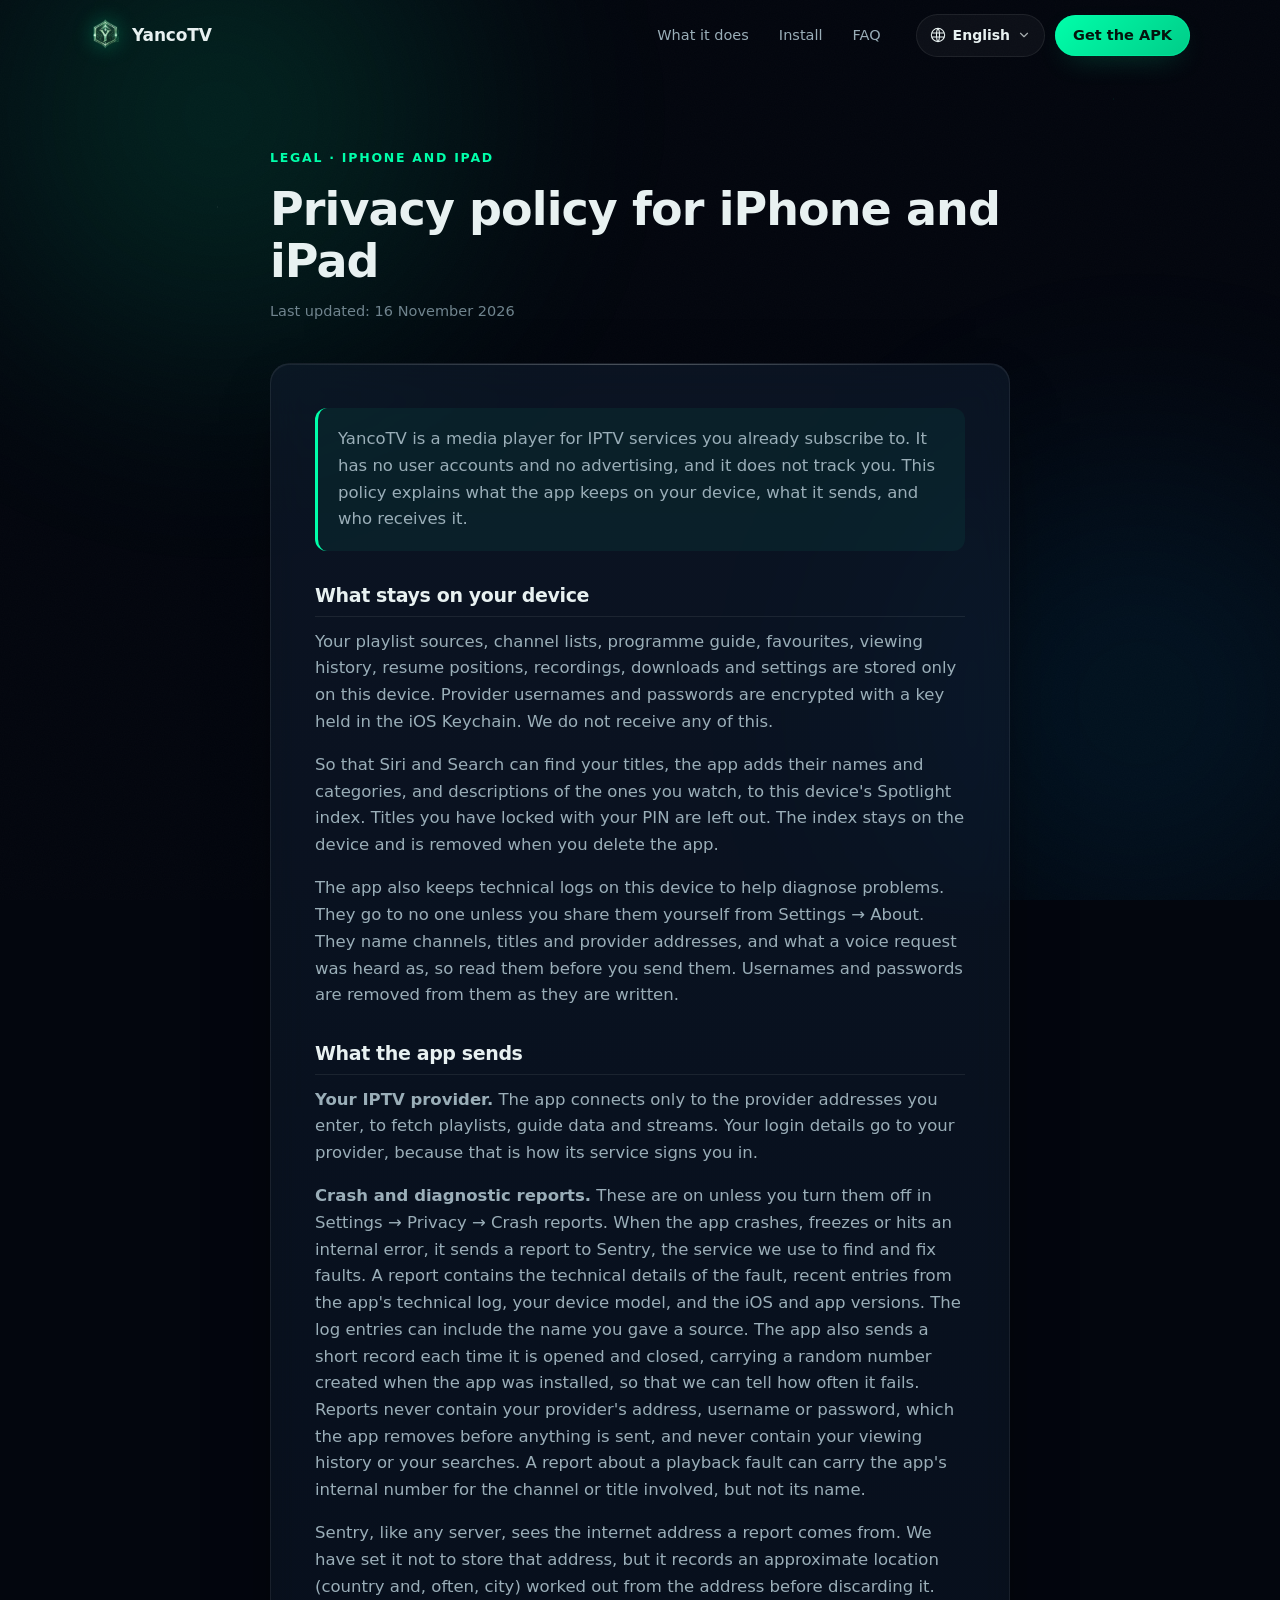
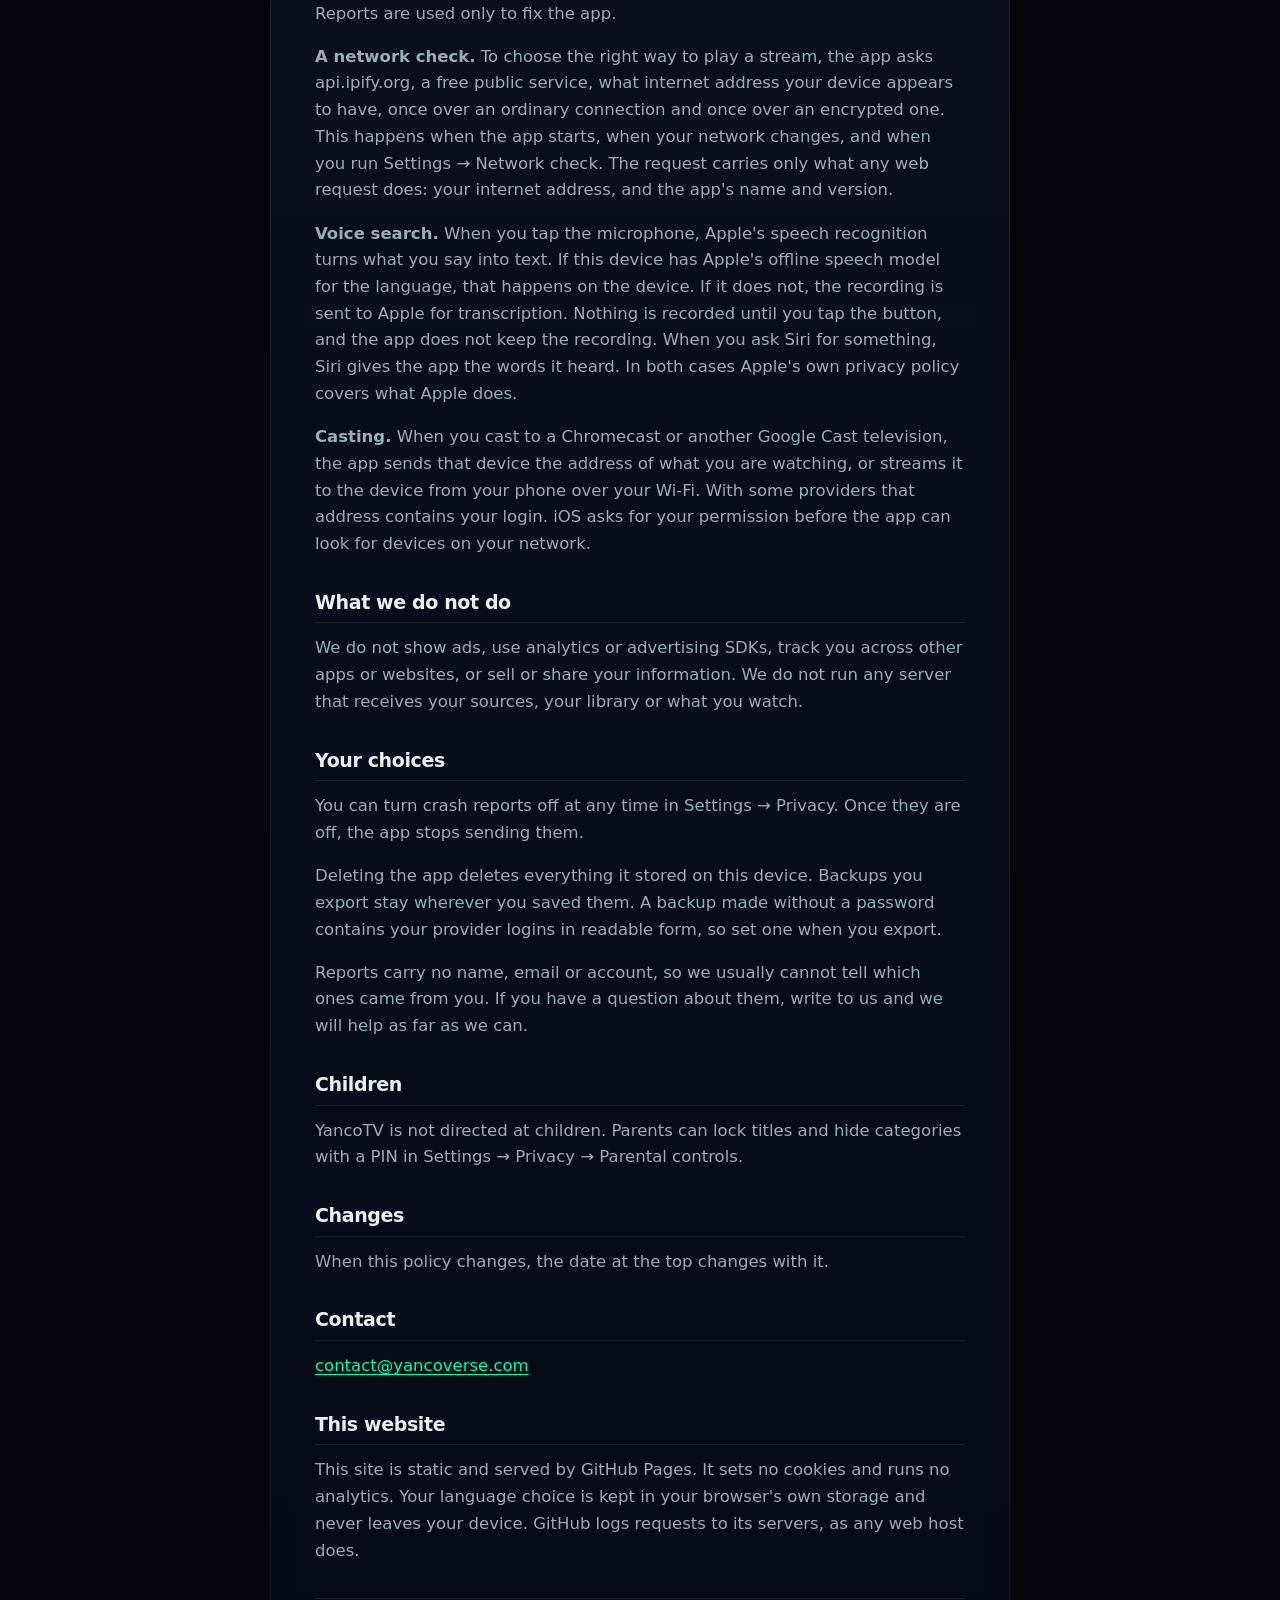
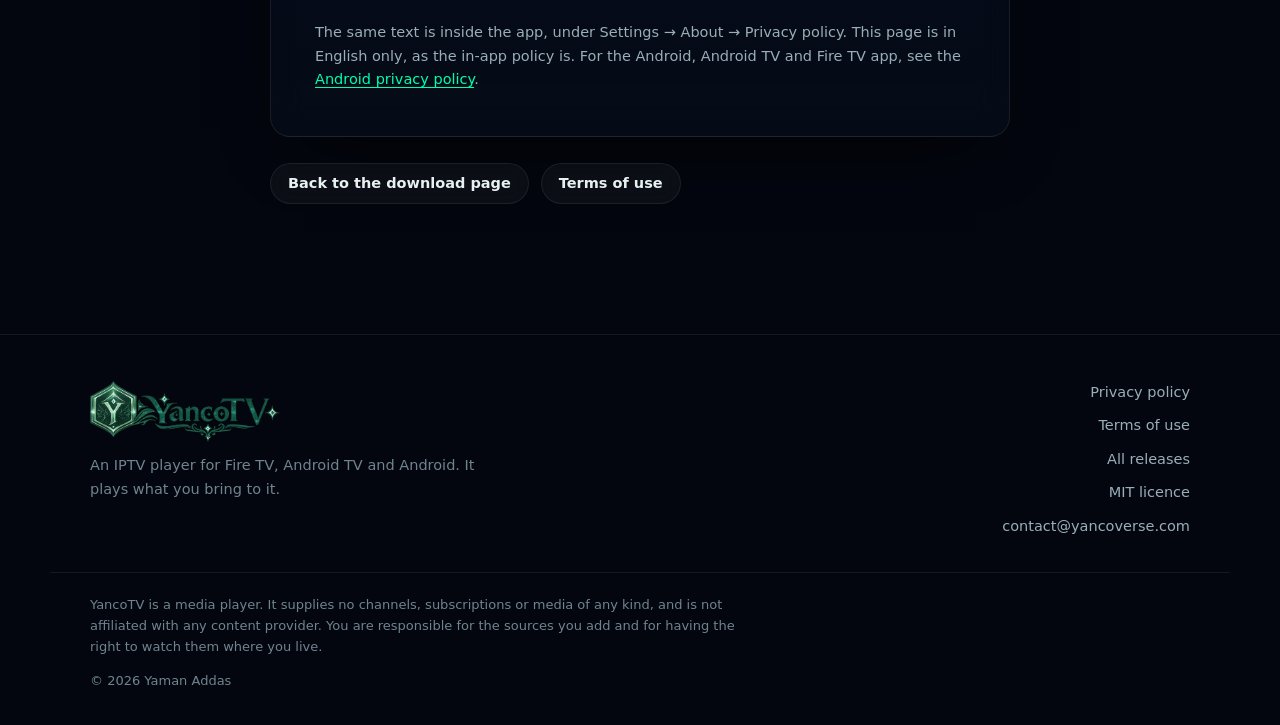
==== privacy-ios.html @ 44a79ed2 "privacy-ios.html: the privacy policy for the iPhone and iPad app The same text as the policy inside " ====
<!DOCTYPE html>
<html lang="en" dir="ltr" data-title-key="pvios.metatitle" data-desc-key="pvios.metadesc">
<head>
<meta charset="utf-8">
<meta name="viewport" content="width=device-width, initial-scale=1">
<title>Privacy policy for iPhone and iPad — YancoTV</title>
<meta name="description" content="What YancoTV for iPhone and iPad stores, what it sends, and to whom.">
<meta name="theme-color" content="#03060e">
<meta name="robots" content="index, follow">
<link rel="icon" type="image/png" href="assets/favicon.png">
<link rel="stylesheet" href="assets/site.css?v=20260823e">
</head>
<body>

<div class="bg" aria-hidden="true">
  <div class="bg-aurora bg-aurora-1"></div>
  <div class="bg-aurora bg-aurora-2"></div>
  <div class="bg-stars"></div>
  <div class="bg-grain"></div>
</div>

<a class="skip" href="#main" data-i18n="skip">Skip to content</a>

<header class="nav" id="nav">
  <div class="nav-inner">
    <a class="nav-brand" href="index.html" aria-label="YancoTV">
      <img src="assets/yancotv-mark.png" alt="" width="32" height="32" class="nav-mark">
      <span class="nav-name">YancoTV</span>
    </a>
    <nav class="nav-links" aria-label="Sections">
      <a href="index.html#what" data-i18n="nav.what">What it does</a>
      <a href="index.html#install" data-i18n="nav.install">Install</a>
      <a href="index.html#faq" data-i18n="nav.faq">FAQ</a>
    </nav>
    <div class="nav-actions">
      <div class="lang" id="lang">
        <button class="lang-btn" id="lang-btn" aria-haspopup="listbox" aria-expanded="false" aria-label="Change language">
          <svg viewBox="0 0 24 24" width="16" height="16" aria-hidden="true"><path d="M12 2a10 10 0 100 20 10 10 0 000-20zm0 0c3 3 3 17 0 20M12 2c-3 3-3 17 0 20M2.5 9h19M2.5 15h19" fill="none" stroke="currentColor" stroke-width="1.6" stroke-linecap="round"/></svg>
          <span id="lang-current">English</span>
          <svg class="lang-caret" viewBox="0 0 24 24" width="14" height="14" aria-hidden="true"><path d="M6 9l6 6 6-6" fill="none" stroke="currentColor" stroke-width="2" stroke-linecap="round" stroke-linejoin="round"/></svg>
        </button>
        <ul class="lang-menu" id="lang-menu" role="listbox" tabindex="-1">
          <li><button role="option" data-lang="en" lang="en">English</button></li>
          <li><button role="option" data-lang="ar" lang="ar" dir="rtl">العربية</button></li>
          <li><button role="option" data-lang="es" lang="es">Español</button></li>
          <li><button role="option" data-lang="fr" lang="fr">Français</button></li>
        </ul>
      </div>
      <a class="btn btn-sm" href="https://github.com/YamanAddas/yancotv-releases/releases/latest/download/yancotv.apk" data-i18n="nav.get">Get the APK</a>
    </div>
  </div>
</header>

<main id="main" class="legal">
  <div class="wrap wrap-narrow">

    <div class="legal-head">
      <p class="eyebrow">Legal · iPhone and iPad</p>
      <h1>Privacy policy for iPhone and iPad</h1>
      <p class="legal-date">Last updated: 16 November 2026</p>
    </div>

    <article class="glass legal-body">
      <p class="legal-lede">YancoTV is a media player for IPTV services you already subscribe to. It has no user accounts and no advertising, and it does not track you. This policy explains what the app keeps on your device, what it sends, and who receives it.</p>
      <h2>What stays on your device</h2>
      <p>Your playlist sources, channel lists, programme guide, favourites, viewing history, resume positions, recordings, downloads and settings are stored only on this device. Provider usernames and passwords are encrypted with a key held in the iOS Keychain. We do not receive any of this.</p>
      <p>So that Siri and Search can find your titles, the app adds their names and categories, and descriptions of the ones you watch, to this device's Spotlight index. Titles you have locked with your PIN are left out. The index stays on the device and is removed when you delete the app.</p>
      <p>The app also keeps technical logs on this device to help diagnose problems. They go to no one unless you share them yourself from Settings → About. They name channels, titles and provider addresses, and what a voice request was heard as, so read them before you send them. Usernames and passwords are removed from them as they are written.</p>
      <h2>What the app sends</h2>
      <p><strong>Your IPTV provider.</strong> The app connects only to the provider addresses you enter, to fetch playlists, guide data and streams. Your login details go to your provider, because that is how its service signs you in.</p>
      <p><strong>Crash and diagnostic reports.</strong> These are on unless you turn them off in Settings → Privacy → Crash reports. When the app crashes, freezes or hits an internal error, it sends a report to Sentry, the service we use to find and fix faults. A report contains the technical details of the fault, recent entries from the app's technical log, your device model, and the iOS and app versions. The log entries can include the name you gave a source. The app also sends a short record each time it is opened and closed, carrying a random number created when the app was installed, so that we can tell how often it fails. Reports never contain your provider's address, username or password, which the app removes before anything is sent, and never contain your viewing history or your searches. A report about a playback fault can carry the app's internal number for the channel or title involved, but not its name.</p>
      <p>Sentry, like any server, sees the internet address a report comes from. We have set it not to store that address, but it records an approximate location (country and, often, city) worked out from the address before discarding it. Reports are used only to fix the app.</p>
      <p><strong>A network check.</strong> To choose the right way to play a stream, the app asks api.ipify.org, a free public service, what internet address your device appears to have, once over an ordinary connection and once over an encrypted one. This happens when the app starts, when your network changes, and when you run Settings → Network check. The request carries only what any web request does: your internet address, and the app's name and version.</p>
      <p><strong>Voice search.</strong> When you tap the microphone, Apple's speech recognition turns what you say into text. If this device has Apple's offline speech model for the language, that happens on the device. If it does not, the recording is sent to Apple for transcription. Nothing is recorded until you tap the button, and the app does not keep the recording. When you ask Siri for something, Siri gives the app the words it heard. In both cases Apple's own privacy policy covers what Apple does.</p>
      <p><strong>Casting.</strong> When you cast to a Chromecast or another Google Cast television, the app sends that device the address of what you are watching, or streams it to the device from your phone over your Wi-Fi. With some providers that address contains your login. iOS asks for your permission before the app can look for devices on your network.</p>
      <h2>What we do not do</h2>
      <p>We do not show ads, use analytics or advertising SDKs, track you across other apps or websites, or sell or share your information. We do not run any server that receives your sources, your library or what you watch.</p>
      <h2>Your choices</h2>
      <p>You can turn crash reports off at any time in Settings → Privacy. Once they are off, the app stops sending them.</p>
      <p>Deleting the app deletes everything it stored on this device. Backups you export stay wherever you saved them. A backup made without a password contains your provider logins in readable form, so set one when you export.</p>
      <p>Reports carry no name, email or account, so we usually cannot tell which ones came from you. If you have a question about them, write to us and we will help as far as we can.</p>
      <h2>Children</h2>
      <p>YancoTV is not directed at children. Parents can lock titles and hide categories with a PIN in Settings → Privacy → Parental controls.</p>
      <h2>Changes</h2>
      <p>When this policy changes, the date at the top changes with it.</p>
      <h2>Contact</h2>
      <p><a href="mailto:contact@yancoverse.com">contact@yancoverse.com</a></p>

      <h2>This website</h2>
      <p>This site is static and served by GitHub Pages. It sets no cookies and runs no analytics. Your language choice is kept in your browser's own storage and never leaves your device. GitHub logs requests to its servers, as any web host does.</p>

      <p class="legal-foot">The same text is inside the app, under Settings → About → Privacy policy. This page is in English only, as the in-app policy is. For the Android, Android TV and Fire TV app, see the <a href="privacy.html">Android privacy policy</a>.</p>
    </article>

    <div class="legal-nav">
      <a class="btn btn-ghost btn-sm" href="index.html" data-i18n="legal.back">Back to the download page</a>
      <a class="btn btn-ghost btn-sm" href="terms.html" data-i18n="foot.terms">Terms of use</a>
    </div>
  </div>
</main>

<footer class="foot">
  <div class="wrap foot-grid">
    <div class="foot-brand">
      <img src="assets/yancotv-wordmark.webp" alt="YancoTV" width="535" height="173" loading="lazy">
      <p data-i18n="foot.tag">An IPTV player for Fire TV, Android TV and Android. It plays what you bring to it.</p>
    </div>
    <nav class="foot-links" aria-label="Footer">
      <a href="privacy.html" data-i18n="foot.privacy">Privacy policy</a>
      <a href="terms.html" data-i18n="foot.terms">Terms of use</a>
      <a href="https://github.com/YamanAddas/yancotv-releases/releases" data-i18n="foot.releases">All releases</a>
      <a href="https://github.com/YamanAddas/yancotv-releases/blob/main/LICENSE" data-i18n="foot.licence">MIT licence</a>
      <a href="mailto:contact@yancoverse.com">contact@yancoverse.com</a>
    </nav>
  </div>
  <div class="wrap foot-legal">
    <p data-i18n="foot.disclaimer">YancoTV is a media player. It supplies no channels, subscriptions or media of any kind, and is not affiliated with any content provider. You are responsible for the sources you add and for having the right to watch them where you live.</p>
    <p class="foot-copy">© 2026 Yaman Addas</p>
  </div>
</footer>

<script src="assets/legal-strings.js?v=20260823"></script>
<script src="assets/i18n.js?v=20260823e" defer></script>
<script src="assets/site.js?v=20260823e" defer></script>
</body>
</html>
---- assets/site.css ----
/* ==========================================================================
   YancoTV — release site
   Palette is lifted from the app's own theme so the page and the product
   read as one thing. Layout uses logical properties throughout: Arabic
   flips the whole page with dir="rtl" and nothing has to be re-specified.
   ========================================================================== */

:root {
  color-scheme: dark;

  --bg:        rgb(3, 6, 14);
  --surface:   rgb(6, 12, 22);
  --surface-2: rgb(12, 20, 32);

  --text:      rgb(232, 241, 241);
  --muted:     rgb(154, 174, 184);
  --faint:     rgb(112, 132, 142);

  --accent:    #00ffaa;
  --accent-2:  #00cc88;
  --accent-3:  #33ffbb;
  --glow:      rgba(0, 255, 170, .28);

  --line:      rgba(255, 255, 255, .075);
  --line-2:    rgba(0, 255, 170, .22);

  --glass:     linear-gradient(180deg, rgba(16, 28, 44, .62), rgba(8, 16, 28, .5));
  --blur:      blur(18px) saturate(150%);

  --r:   20px;
  --r-s: 12px;

  --wrap: 1180px;
  --pad:  clamp(20px, 4vw, 40px);

  --ease:   cubic-bezier(.22, 1, .36, 1);
  --spring: cubic-bezier(.34, 1.56, .64, 1);

  --font: ui-sans-serif, system-ui, -apple-system, "Segoe UI", Roboto,
          "Helvetica Neue", Arial, sans-serif;
  --mono: ui-monospace, SFMono-Regular, "SF Mono", Menlo, Consolas, monospace;
}

/* Arabic gets a face that can actually carry a heading. Loaded only when
   the Arabic switch is thrown (see i18n.js) so nobody else pays for it. */
:root:lang(ar), [dir="rtl"] {
  --font: "IBM Plex Sans Arabic", "Noto Sans Arabic", "Segoe UI",
          Tahoma, Arial, sans-serif;
}

* { box-sizing: border-box; }

html { scroll-behavior: smooth; }
@media (prefers-reduced-motion: reduce) { html { scroll-behavior: auto; } }

body {
  margin: 0;
  background: var(--bg);
  color: var(--text);
  font-family: var(--font);
  font-size: 17px;
  line-height: 1.62;
  -webkit-font-smoothing: antialiased;
  overflow-x: hidden;
}

img { max-width: 100%; height: auto; display: block; }
a { color: var(--accent); text-decoration-thickness: 1px; text-underline-offset: 3px; }
a:hover { color: var(--accent-3); }

:focus-visible {
  outline: 2px solid var(--accent);
  outline-offset: 3px;
  border-radius: 6px;
}

.skip {
  position: absolute; inset-inline-start: -9999px; top: 8px;
  background: var(--accent); color: #04140d; padding: 10px 16px;
  border-radius: 8px; font-weight: 700; z-index: 100;
}
.skip:focus { inset-inline-start: 12px; }

/* ── background ─────────────────────────────────────────────────────── */

.bg { position: fixed; inset: 0; z-index: -1; pointer-events: none; overflow: hidden; }

.bg-aurora {
  position: absolute;
  width: 62vw; height: 62vw;
  min-width: 460px; min-height: 460px;
  border-radius: 50%;
  filter: blur(90px);
  opacity: .5;
  will-change: transform;
}
.bg-aurora-1 {
  background: radial-gradient(circle, rgba(0, 255, 170, .3), transparent 66%);
  inset-block-start: -22vw; inset-inline-start: -14vw;
  animation: drift-a 34s var(--ease) infinite alternate;
}
.bg-aurora-2 {
  background: radial-gradient(circle, rgba(0, 174, 255, .22), transparent 66%);
  inset-block-start: 34vh; inset-inline-end: -20vw;
  animation: drift-b 44s var(--ease) infinite alternate;
}
.bg-aurora-3 {
  background: radial-gradient(circle, rgba(0, 255, 170, .16), transparent 66%);
  inset-block-end: -26vw; inset-inline-start: 22vw;
  animation: drift-c 52s var(--ease) infinite alternate;
}
@keyframes drift-a { to { transform: translate3d(9vw, 7vh, 0) scale(1.16); } }
@keyframes drift-b { to { transform: translate3d(-11vw, -9vh, 0) scale(1.1); } }
@keyframes drift-c { to { transform: translate3d(6vw, -6vh, 0) scale(1.2); } }

.bg-stars {
  position: absolute; inset: 0; opacity: .5;
  background-image:
    radial-gradient(1px 1px at 17% 23%, rgba(255,255,255,.8), transparent 60%),
    radial-gradient(1px 1px at 53% 71%, rgba(255,255,255,.5), transparent 60%),
    radial-gradient(1px 1px at 87% 11%, rgba(0,255,170,.7), transparent 60%),
    radial-gradient(1px 1px at 31% 88%, rgba(255,255,255,.45), transparent 60%),
    radial-gradient(1px 1px at 67% 41%, rgba(255,255,255,.55), transparent 60%),
    radial-gradient(1px 1px at 9%  65%, rgba(0,204,255,.55), transparent 60%),
    radial-gradient(1px 1px at 91% 79%, rgba(255,255,255,.6), transparent 60%),
    radial-gradient(1px 1px at 41% 14%, rgba(255,255,255,.5), transparent 60%),
    radial-gradient(1px 1px at 74% 57%, rgba(255,255,255,.4), transparent 60%),
    radial-gradient(1px 1px at 24% 47%, rgba(0,255,170,.4), transparent 60%);
}

/* Fine grain. Kills the banding that big blurred gradients cause on
   8-bit TV panels, and stops the page looking like a CSS gradient demo. */
.bg-grain {
  position: absolute; inset: -50%;
  opacity: .022;
  background-image: url("data:image/svg+xml,%3Csvg xmlns='http://www.w3.org/2000/svg' width='160' height='160'%3E%3Cfilter id='n'%3E%3CfeTurbulence type='fractalNoise' baseFrequency='.85' numOctaves='3'/%3E%3C/filter%3E%3Crect width='160' height='160' filter='url(%23n)'/%3E%3C/svg%3E");
}

/* ── layout ─────────────────────────────────────────────────────────── */

.wrap { width: 100%; max-width: var(--wrap); margin-inline: auto; padding-inline: var(--pad); }
.wrap-narrow { max-width: 820px; }

.section { padding-block: clamp(64px, 9vw, 120px); }

.eyebrow {
  margin: 0 0 14px;
  font-size: 12.5px; font-weight: 700;
  letter-spacing: .14em; text-transform: uppercase;
  color: var(--accent);
}
[lang="ar"] .eyebrow, [dir="rtl"] .eyebrow { letter-spacing: 0; }

h1, h2, h3, h4 { margin: 0; line-height: 1.14; letter-spacing: -.02em; font-weight: 700; }
[dir="rtl"] h1, [dir="rtl"] h2, [dir="rtl"] h3, [dir="rtl"] h4 { letter-spacing: 0; line-height: 1.32; }

h1 { font-size: clamp(34px, 5.4vw, 62px); }
.section-h { font-size: clamp(27px, 3.6vw, 42px); margin-bottom: clamp(32px, 5vw, 56px); }

p { margin: 0 0 1em; }
p:last-child { margin-bottom: 0; }

/* ── glass ──────────────────────────────────────────────────────────── */

.glass {
  position: relative;
  background: var(--glass);
  border: 1px solid var(--line);
  border-radius: var(--r);
  backdrop-filter: var(--blur);
  -webkit-backdrop-filter: var(--blur);
  box-shadow:
    inset 0 1px 0 rgba(255, 255, 255, .06),
    0 26px 70px -34px rgba(0, 0, 0, .95);
  overflow: hidden;
}
/* Specular edge — the thing that separates glass from a grey box. */
.glass::before {
  content: "";
  position: absolute; inset-block-start: 0; inset-inline: 0; height: 1px;
  background: linear-gradient(90deg, transparent, rgba(255,255,255,.22), transparent);
  pointer-events: none;
}

/* ── buttons ────────────────────────────────────────────────────────── */

.btn {
  display: inline-flex; align-items: center; gap: 10px;
  padding: 12px 22px;
  border: 0; border-radius: 999px;
  background: linear-gradient(135deg, var(--accent), var(--accent-2));
  color: #04140d;
  font: inherit; font-weight: 700; font-size: 15.5px;
  text-decoration: none; cursor: pointer;
  box-shadow: 0 0 0 1px rgba(0,255,170,.35) inset, 0 10px 30px -12px var(--glow);
  transition: transform .22s var(--spring), box-shadow .22s var(--ease), filter .22s var(--ease);
}
.btn:hover, .btn:focus-visible {
  color: #04140d;
  transform: translateY(-2px);
  filter: brightness(1.06);
  box-shadow: 0 0 0 1px rgba(0,255,170,.55) inset, 0 16px 40px -14px var(--glow);
}
.btn:active { transform: translateY(0); }

.btn-lg { padding: 16px 30px; font-size: 17px; }
.btn-sm { padding: 9px 18px; font-size: 14.5px; }

.btn-ghost {
  background: rgba(255,255,255,.04);
  color: var(--text);
  box-shadow: 0 0 0 1px var(--line) inset;
  backdrop-filter: blur(10px);
}
.btn-ghost:hover, .btn-ghost:focus-visible {
  color: var(--text);
  background: rgba(255,255,255,.07);
  box-shadow: 0 0 0 1px var(--line-2) inset;
  filter: none;
}

.btn-ver {
  padding: 2px 9px; border-radius: 999px;
  background: rgba(0, 30, 20, .28);
  font-size: 12.5px; font-weight: 700; letter-spacing: .02em;
}

/* ── nav ────────────────────────────────────────────────────────────── */

.nav {
  position: sticky; inset-block-start: 0; z-index: 50;
  transition: background .3s var(--ease), border-color .3s var(--ease), backdrop-filter .3s var(--ease);
  border-block-end: 1px solid transparent;
}
.nav.is-stuck {
  background: rgba(4, 9, 17, .72);
  backdrop-filter: blur(16px) saturate(150%);
  -webkit-backdrop-filter: blur(16px) saturate(150%);
  border-block-end-color: var(--line);
}
.nav-inner {
  max-width: var(--wrap); margin-inline: auto;
  padding: 14px var(--pad);
  display: flex; align-items: center; gap: 22px;
}
.nav-brand {
  display: inline-flex; align-items: center; gap: 10px;
  color: var(--text); text-decoration: none; font-weight: 700;
  letter-spacing: -.01em; font-size: 17px;
}
.nav-mark { width: 32px; height: 32px; filter: drop-shadow(0 0 10px var(--glow)); }
.nav-links { display: flex; gap: 4px; margin-inline-start: auto; }
.nav-links a {
  padding: 8px 13px; border-radius: 999px;
  color: var(--muted); text-decoration: none; font-size: 14.5px; font-weight: 500;
  transition: color .2s, background .2s;
}
.nav-links a:hover { color: var(--text); background: rgba(255,255,255,.05); }
.nav-actions { display: flex; align-items: center; gap: 10px; }

/* language dropdown */
.lang { position: relative; }
.lang-btn {
  display: inline-flex; align-items: center; gap: 7px;
  padding: 9px 13px; border-radius: 999px;
  background: rgba(255,255,255,.04); color: var(--text);
  border: 1px solid var(--line);
  font: inherit; font-size: 14px; font-weight: 600; cursor: pointer;
  transition: background .2s, border-color .2s;
}
.lang-btn:hover { background: rgba(255,255,255,.08); border-color: var(--line-2); }
.lang-caret { transition: transform .25s var(--ease); opacity: .7; }
.lang-btn[aria-expanded="true"] .lang-caret { transform: rotate(180deg); }

.lang-menu {
  position: absolute; inset-block-start: calc(100% + 8px); inset-inline-end: 0;
  min-width: 172px; margin: 0; padding: 6px; list-style: none;
  background: rgba(10, 18, 30, .92);
  border: 1px solid var(--line); border-radius: 14px;
  backdrop-filter: blur(18px) saturate(150%);
  -webkit-backdrop-filter: blur(18px) saturate(150%);
  box-shadow: 0 24px 60px -24px rgba(0,0,0,.95);
  opacity: 0; visibility: hidden;
  transform: translateY(-8px) scale(.97);
  transform-origin: top var(--menu-origin, right);
  /* visibility flips with a DELAY, never a duration: on open it must become
     visible on the same frame or focus() lands on a hidden subtree and the
     keyboard path silently dies; on close it waits for the fade to finish. */
  transition: opacity .2s var(--ease), transform .24s var(--spring), visibility 0s linear .2s;
  z-index: 60;
}
/* the menu hangs off the inline-end edge, which is the left one in RTL —
   so the pop-open must grow from that corner, not the right one */
[dir="rtl"] .lang-menu { --menu-origin: left; }
.lang.is-open .lang-menu {
  opacity: 1; visibility: visible; transform: translateY(0) scale(1);
  transition: opacity .2s var(--ease), transform .24s var(--spring), visibility 0s linear 0s;
}
.lang-menu button {
  display: block; width: 100%;
  padding: 10px 13px; border: 0; border-radius: 9px;
  background: none; color: var(--muted);
  font: inherit; font-size: 15px; text-align: start; cursor: pointer;
  transition: background .16s, color .16s;
}
.lang-menu button:hover { background: rgba(255,255,255,.07); color: var(--text); }
.lang-menu button[aria-selected="true"] { color: var(--accent); font-weight: 700; }

/* ── hero ───────────────────────────────────────────────────────────── */

.hero { padding-block: clamp(48px, 8vw, 96px) clamp(48px, 7vw, 90px); }
.hero-grid {
  display: grid; gap: clamp(36px, 5vw, 60px);
  grid-template-columns: minmax(0, 1fr);
  align-items: center;
}
@media (min-width: 980px) {
  .hero-grid { grid-template-columns: minmax(0, 1.02fr) minmax(0, 1fr); }
}

.hero h1 { margin-bottom: 20px; text-wrap: balance; }
.lede { font-size: clamp(17px, 1.5vw, 19.5px); color: var(--muted); max-width: 56ch; }
.hero-cta { display: flex; flex-wrap: wrap; gap: 12px; margin-block: 30px 18px; }
.hero-meta { font-size: 14.5px; color: var(--faint); margin: 0; }

/* app-shell recreation ------------------------------------------------ */

.device { position: relative; padding: 10px; }
.device-glow {
  position: absolute; inset: 6% 4%;
  background: radial-gradient(ellipse at 50% 50%, var(--glow), transparent 70%);
  filter: blur(46px); opacity: .8; z-index: 0;
}
.device-screen {
  position: relative; z-index: 1;
  aspect-ratio: 16 / 10;
  border-radius: 16px;
  border: 1px solid var(--line-2);
  background: linear-gradient(160deg, rgba(9,18,30,.95), rgba(4,9,16,.98));
  box-shadow:
    inset 0 1px 0 rgba(255,255,255,.08),
    0 40px 90px -40px rgba(0,0,0,1);
  overflow: hidden;
}

.ui { display: flex; height: 100%; font-size: clamp(7px, .95vw, 11px); }

.ui-rail {
  flex: 0 0 13%;
  /* space-between rather than a percentage gap: a column gap resolves
     against the rail's own height, which overflowed the 16:10 frame once
     there were seven items in it. This can't overflow. */
  display: flex; flex-direction: column; align-items: center;
  justify-content: space-between;
  padding-block: 5.5%;
  border-inline-end: 1px solid rgba(255,255,255,.05);
  background: linear-gradient(180deg, rgba(0,255,170,.05), transparent 45%);
}
.ui-mark {
  width: 40%; aspect-ratio: 1; flex: 0 0 auto; border-radius: 4px;
  background: url("yancotv-mark.png") center / contain no-repeat;
  filter: drop-shadow(0 0 6px var(--glow));
}
.ui-item {
  width: 44%; aspect-ratio: 1; flex: 0 0 auto;
  display: grid; place-items: center;
  border-radius: 6px;
  transition: background .3s var(--ease);
}
.ui-item.is-on { background: linear-gradient(135deg, rgba(0,255,170,.2), rgba(0,255,170,.05)); }
.ui-ico {
  width: 58%; aspect-ratio: 1;
  background: currentColor; color: rgba(190, 214, 214, .55);
  -webkit-mask: var(--m) center / contain no-repeat;
          mask: var(--m) center / contain no-repeat;
}
.ui-item.is-on .ui-ico { color: var(--accent); }
.ico-home   { --m: url("data:image/svg+xml,%3Csvg xmlns='http://www.w3.org/2000/svg' viewBox='0 0 24 24' fill='none' stroke='%23fff' stroke-width='2' stroke-linecap='round' stroke-linejoin='round'%3E%3Cpath d='M3 10l9-7 9 7v9a2 2 0 01-2 2H5a2 2 0 01-2-2z'/%3E%3C/svg%3E"); }
.ico-live   { --m: url("data:image/svg+xml,%3Csvg xmlns='http://www.w3.org/2000/svg' viewBox='0 0 24 24' fill='none' stroke='%23fff' stroke-width='2' stroke-linecap='round' stroke-linejoin='round'%3E%3Crect x='2' y='4' width='20' height='13' rx='2'/%3E%3Cpath d='M8 21h8'/%3E%3C/svg%3E"); }
.ico-guide  { --m: url("data:image/svg+xml,%3Csvg xmlns='http://www.w3.org/2000/svg' viewBox='0 0 24 24' fill='none' stroke='%23fff' stroke-width='2' stroke-linecap='round' stroke-linejoin='round'%3E%3Crect x='3' y='4' width='18' height='16' rx='2'/%3E%3Cpath d='M3 9h18M9 9v11'/%3E%3C/svg%3E"); }
.ico-movies { --m: url("data:image/svg+xml,%3Csvg xmlns='http://www.w3.org/2000/svg' viewBox='0 0 24 24' fill='none' stroke='%23fff' stroke-width='2' stroke-linecap='round' stroke-linejoin='round'%3E%3Crect x='3' y='4' width='18' height='16' rx='2'/%3E%3Cpath d='M10 9l5 3-5 3z'/%3E%3C/svg%3E"); }
.ico-series { --m: url("data:image/svg+xml,%3Csvg xmlns='http://www.w3.org/2000/svg' viewBox='0 0 24 24' fill='none' stroke='%23fff' stroke-width='2' stroke-linecap='round' stroke-linejoin='round'%3E%3Crect x='2' y='7' width='20' height='14' rx='2'/%3E%3Cpath d='M7 3l5 4 5-4'/%3E%3C/svg%3E"); }
.ico-fav    { --m: url("data:image/svg+xml,%3Csvg xmlns='http://www.w3.org/2000/svg' viewBox='0 0 24 24' fill='none' stroke='%23fff' stroke-width='2' stroke-linecap='round' stroke-linejoin='round'%3E%3Cpath d='M20.8 6.6a5 5 0 00-8.8-2 5 5 0 00-8.8 2c0 5 8.8 10.4 8.8 10.4s8.8-5.4 8.8-10.4z'/%3E%3C/svg%3E"); }

.ui-body { flex: 1; padding: 5% 5% 0; min-width: 0; }

.ui-hero {
  position: relative;
  aspect-ratio: 21 / 8;
  border-radius: 8px; overflow: hidden;
  border: 1px solid rgba(0,255,170,.32);
  box-shadow: 0 0 26px -6px var(--glow);
}
.ui-hero-art {
  position: absolute; inset: 0;
  background:
    radial-gradient(120% 90% at 78% 20%, rgba(0,255,170,.26), transparent 60%),
    radial-gradient(90% 120% at 20% 90%, rgba(0,150,255,.24), transparent 60%),
    linear-gradient(120deg, #08202c, #0a1420 60%, #061019);
  animation: art-pan 20s var(--ease) infinite alternate;
}
@keyframes art-pan { to { transform: scale(1.12) translate3d(-2%, -2%, 0); } }
.ui-hero::after {
  content: ""; position: absolute; inset: 0;
  background: linear-gradient(to right, rgba(3,7,12,.92) 34%, transparent 72%);
}
[dir="rtl"] .ui-hero::after { background: linear-gradient(to left, rgba(3,7,12,.92) 34%, transparent 72%); }

.ui-hero-txt {
  position: absolute; z-index: 2;
  inset-block-end: 12%; inset-inline-start: 5%;
  display: flex; flex-direction: column; gap: .45em;
}
.ui-kicker { color: var(--accent); font-size: .82em; font-weight: 700; letter-spacing: .12em; }
.ui-title  { font-size: 2.1em; font-weight: 700; letter-spacing: -.02em; }
.ui-sub    { color: var(--muted); font-size: .95em; }
.ui-btn {
  align-self: start; margin-top: .35em;
  padding: .45em 1.15em; border-radius: 999px;
  background: linear-gradient(135deg, var(--accent), var(--accent-2));
  color: #04140d; font-weight: 700; font-size: .95em;
  box-shadow: 0 0 16px -4px var(--glow);
}

.ui-rowlabel { margin-block: 7% 3%; font-weight: 700; font-size: 1.25em; }
.ui-row { display: flex; gap: 3.2%; }
.ui-card {
  flex: 1 1 0; aspect-ratio: 16 / 10;
  border-radius: 6px;
  border: 1px solid rgba(255,255,255,.07);
  background: linear-gradient(150deg, rgba(20,36,52,.9), rgba(9,17,28,.95));
  animation: card-focus 8s var(--ease) infinite;
}
.ui-card:nth-child(1) { animation-delay: 0s; }
.ui-card:nth-child(2) { animation-delay: 1.6s; }
.ui-card:nth-child(3) { animation-delay: 3.2s; }
.ui-card:nth-child(4) { animation-delay: 4.8s; }
.ui-card:nth-child(5) { animation-delay: 6.4s; }
@keyframes card-focus {
  0%, 16%, 100% { border-color: rgba(255,255,255,.07); box-shadow: none; transform: none; }
  4%, 13% {
    border-color: var(--accent);
    box-shadow: 0 0 0 1px var(--accent), 0 10px 26px -10px var(--glow);
    transform: translateY(-5%) scale(1.045);
  }
}

/* ── trust strip ────────────────────────────────────────────────────── */

.strip { padding-block: clamp(30px, 4vw, 44px); border-block: 1px solid var(--line); }
.strip-grid { display: grid; gap: 26px 34px; grid-template-columns: repeat(auto-fit, minmax(210px, 1fr)); }
.strip-item h3 {
  font-size: 15px; margin-bottom: 6px;
  display: flex; align-items: baseline; gap: 9px;
}
.strip-item h3::before {
  content: ""; flex: 0 0 auto;
  width: 6px; height: 6px; border-radius: 50%;
  background: var(--accent); box-shadow: 0 0 10px var(--glow);
}
.strip-item p { font-size: 14.5px; color: var(--muted); line-height: 1.55; }

/* ── features ───────────────────────────────────────────────────────── */

.feature {
  display: grid; gap: clamp(26px, 4vw, 56px);
  align-items: center;
  padding-block: clamp(38px, 5vw, 62px);
  grid-template-columns: minmax(0, 1fr);
}
@media (min-width: 900px) {
  .feature { grid-template-columns: minmax(0, 1fr) minmax(0, 1.12fr); }
  .feature-flip .feature-copy { order: 2; }
  .feature-flip .feature-art  { order: 1; }
}
.feature + .feature { border-block-start: 1px solid var(--line); }
.feature-copy h3 { font-size: clamp(21px, 2.3vw, 28px); margin-bottom: 14px; }
.feature-copy p { color: var(--muted); max-width: 52ch; }
.feature-art { min-width: 0; }

/* guide mock */
.epg { position: relative; padding: 16px; }
/* The programme cells deliberately run past the right edge — a real guide
   continues off-screen. This fades them out so it reads as "there's more"
   rather than as a layout that overflowed. */
.epg::after {
  content: ""; position: absolute; z-index: 2;
  inset-block: 0; inset-inline-end: 0; width: 64px;
  background: linear-gradient(to left, rgba(8, 16, 28, .95), transparent);
  pointer-events: none;
}
[dir="rtl"] .epg::after { background: linear-gradient(to right, rgba(8, 16, 28, .95), transparent); }
.epg-head {
  display: flex; align-items: center; gap: 10px;
  padding-block-end: 12px; margin-block-end: 12px;
  border-block-end: 1px solid var(--line);
  font-size: 12.5px; color: var(--faint);
}
.epg-now {
  padding: 4px 13px; border-radius: 999px;
  border: 1px solid var(--line-2); color: var(--accent);
  font-weight: 700;
  /* pushes the clock labels to the timeline side. Was `.epg-time:first-of-type`,
     which never matched: .epg-now is itself the first <span> in the header. */
  margin-inline-end: auto;
}
.epg-time { min-width: 56px; text-align: start; }
.epg-rows { display: grid; gap: 6px; }
.epg-row { display: flex; gap: 5px; align-items: stretch; height: 34px; }
.epg-ch {
  flex: 0 0 33%; display: flex; align-items: center;
  padding-inline: 10px; border-radius: 7px;
  background: rgba(255,255,255,.035);
  font-size: 12.5px; color: var(--muted);
  white-space: nowrap; overflow: hidden; text-overflow: ellipsis;
}
.epg-row i {
  flex: 0 0 var(--w); border-radius: 7px;
  background: rgba(255,255,255,.05);
  border: 1px solid transparent;
}
.epg-row i.on {
  background: linear-gradient(135deg, rgba(0,255,170,.2), rgba(0,255,170,.06));
  border-color: var(--line-2);
}
.epg-line {
  position: absolute; inset-block: 58px 16px;
  inset-inline-start: 44%; width: 2px;
  background: linear-gradient(180deg, transparent, #ff4d5e 12%, #ff4d5e 88%, transparent);
  box-shadow: 0 0 10px rgba(255,77,94,.7);
}

/* source chips */
.chips { display: flex; flex-wrap: wrap; gap: 10px; padding: 22px; }
.chip {
  padding: 9px 16px; border-radius: 999px;
  border: 1px solid var(--line-2); color: var(--accent);
  background: rgba(0,255,170,.05);
  font-size: 14px; font-weight: 600;
}
.chip-dim { border-color: var(--line); color: var(--muted); background: rgba(255,255,255,.03); font-weight: 500; }

/* player mock */
.player { padding: 20px; }
.player-bar { position: relative; height: 5px; border-radius: 999px; background: rgba(255,255,255,.1); }
.player-played {
  position: absolute; inset-block: 0; inset-inline-start: 0; width: 46%;
  border-radius: 999px; background: linear-gradient(90deg, var(--accent-2), var(--accent));
}
.player-knob {
  position: absolute; inset-inline-start: 46%; inset-block-start: 50%;
  width: 13px; height: 13px; margin-inline-start: -6px; margin-block-start: -6.5px;
  border-radius: 50%; background: var(--accent);
  box-shadow: 0 0 14px var(--glow);
}
.player-row { display: flex; align-items: center; gap: 9px; margin-block-start: 16px; flex-wrap: wrap; }
.player-t { font-family: var(--mono); font-size: 12.5px; color: var(--faint); }
.player-end { margin-inline-start: auto; }
.player-pill {
  padding: 6px 14px; border-radius: 999px;
  background: rgba(255,255,255,.05); border: 1px solid var(--line);
  font-size: 13px; color: var(--muted);
}
.player-pill:first-of-type { border-color: var(--line-2); color: var(--accent); }

/* screenshot frames */
.shot { padding: 0; border-radius: var(--r); }
.shot img { border-radius: inherit; }

/* ── installer ──────────────────────────────────────────────────────── */

.installer { padding: 0; }
.tabs {
  position: relative;
  display: flex; flex-wrap: wrap; gap: 2px;
  padding: 8px 8px 0;
  border-block-end: 1px solid var(--line);
}
.tab {
  position: relative; z-index: 1;
  padding: 13px 20px; border: 0;
  background: none; color: var(--muted);
  font: inherit; font-size: 14.5px; font-weight: 600;
  cursor: pointer; border-radius: 10px 10px 0 0;
  transition: color .22s var(--ease), background .22s var(--ease);
}
.tab:hover { color: var(--text); background: rgba(255,255,255,.04); }
.tab.is-on { color: var(--accent); }
.tab-ink {
  /* physical `left` on purpose — site.js drives this with offsetLeft,
     which stays measured from the left edge even when dir="rtl" */
  position: absolute; inset-block-end: -1px; left: 0;
  height: 2px; width: 0;
  background: linear-gradient(90deg, var(--accent-2), var(--accent));
  box-shadow: 0 0 12px var(--glow);
  border-radius: 2px;
  transition: transform .38s var(--ease), width .38s var(--ease);
}

.panel { padding: clamp(20px, 3vw, 34px); }
.panel[hidden] { display: none; }
.panel.is-entering > * { animation: panel-in .42s var(--ease) both; }
@keyframes panel-in { from { opacity: 0; transform: translateY(10px); } }

.steps { counter-reset: s; list-style: none; margin: 0; padding: 0; display: grid; gap: 26px; }
.steps > li { position: relative; padding-inline-start: 52px; counter-increment: s; }
.steps > li::before {
  content: counter(s);
  position: absolute; inset-inline-start: 0; inset-block-start: -2px;
  width: 34px; height: 34px; border-radius: 50%;
  display: grid; place-items: center;
  background: rgba(0,255,170,.1); border: 1px solid var(--line-2);
  color: var(--accent); font-weight: 700; font-size: 15px;
  font-variant-numeric: tabular-nums;
}
.steps h4 { font-size: 16.5px; margin-bottom: 5px; }
.steps p { color: var(--muted); font-size: 15px; }
.steps .btn { margin-block-start: 12px; }

.url {
  display: flex; align-items: center; gap: 10px;
  margin-block: 10px;
  padding: 11px 13px;
  background: rgba(2, 6, 12, .7);
  border: 1px solid var(--line-2);
  border-radius: 10px;
}
.url code {
  flex: 1; min-width: 0;
  font-family: var(--mono); font-size: 13px; color: var(--accent);
  overflow-wrap: anywhere;
  direction: ltr; text-align: start;
}
.url code.fp { font-size: 11.5px; color: var(--muted); letter-spacing: .02em; }
.copy {
  flex: 0 0 auto;
  padding: 6px 12px; border-radius: 7px;
  background: rgba(255,255,255,.06); border: 1px solid var(--line);
  color: var(--muted); font: inherit; font-size: 12.5px; font-weight: 600;
  cursor: pointer; transition: background .18s, color .18s, border-color .18s;
}
.copy:hover { background: rgba(0,255,170,.12); color: var(--accent); border-color: var(--line-2); }
.copy.is-done { color: var(--accent); border-color: var(--line-2); }

/* ── warn box ───────────────────────────────────────────────────────── */

.warn {
  margin-block-start: 28px;
  padding: clamp(20px, 3vw, 30px);
  border-color: rgba(251, 191, 36, .26);
  background: linear-gradient(180deg, rgba(48, 38, 12, .4), rgba(12, 14, 20, .5));
}
.warn h3 { font-size: 17.5px; margin-bottom: 8px; color: #fcd34d; }
.warn > p { color: var(--muted); font-size: 15px; }

/* ── folds (details/summary) ────────────────────────────────────────── */

.fold { border-block-start: 1px solid var(--line); }
.faq .fold:last-child { border-block-end: 1px solid var(--line); }
.warn .fold { margin-block-start: 16px; border-block-start-color: rgba(251,191,36,.2); }

.fold summary {
  list-style: none; cursor: pointer;
  padding: 17px 40px 17px 0;
  font-weight: 600; font-size: 16.5px;
  position: relative;
  transition: color .2s;
}
[dir="rtl"] .fold summary { padding: 17px 0 17px 40px; }
.fold summary::-webkit-details-marker { display: none; }
.fold summary:hover { color: var(--accent); }
.fold summary::after {
  content: ""; position: absolute;
  inset-inline-end: 8px; inset-block-start: 50%;
  width: 11px; height: 11px; margin-block-start: -7px;
  /* physical borders: a chevron points DOWN in both directions. Logical
     ones made it point left as soon as the page flipped to RTL. */
  border-right: 2px solid currentColor;
  border-bottom: 2px solid currentColor;
  transform: rotate(45deg);
  opacity: .55;
  transition: transform .3s var(--ease), opacity .2s;
}
.fold[open] summary::after { transform: rotate(-135deg); margin-block-start: -3px; opacity: 1; }
.fold-body {
  padding-block-end: 20px;
  color: var(--muted); font-size: 15.5px;
  max-width: 68ch;
  animation: fold-in .34s var(--ease) both;
}
@keyframes fold-in { from { opacity: 0; transform: translateY(-6px); } }
.warn .fold-body { max-width: none; }

/* ── bring your own ─────────────────────────────────────────────────── */

.byo { padding: clamp(24px, 4vw, 44px); text-align: center; }
.byo h2 { font-size: clamp(23px, 3vw, 33px); margin-bottom: 14px; }
.byo > p { color: var(--muted); max-width: 66ch; margin-inline: auto; }
.byo-shot {
  margin-block: 28px 14px;
  border-radius: 14px; overflow: hidden;
  border: 1px solid var(--line);
  box-shadow: 0 30px 70px -40px rgba(0,0,0,1);
}
.byo-cap { font-size: 13.5px; color: var(--faint); }

/* ── final ──────────────────────────────────────────────────────────── */

.final { padding: clamp(30px, 5vw, 54px); text-align: center; }
.final h2 { font-size: clamp(25px, 3.4vw, 38px); margin-bottom: 12px; }
.final > p { color: var(--muted); margin-bottom: 26px; }
.final-note {
  margin-block-start: 22px; padding-block-start: 18px;
  border-block-start: 1px solid var(--line);
  font-size: 13.5px; color: var(--faint); line-height: 1.55;
}
.final-note span:first-child { color: var(--accent); font-weight: 700; }
.final-alt { margin-block-start: 20px; font-size: 14.5px; }
.final-alt a { color: var(--muted); }
.final-alt a:hover { color: var(--accent); }

/* ── footer ─────────────────────────────────────────────────────────── */

.foot { border-block-start: 1px solid var(--line); padding-block: 46px 34px; margin-block-start: 40px; }
.foot-grid {
  display: grid; gap: 30px;
  grid-template-columns: minmax(0, 1fr);
  align-items: start;
}
@media (min-width: 760px) { .foot-grid { grid-template-columns: minmax(0, 1.3fr) minmax(0, 1fr); } }
.foot-brand img { width: 190px; opacity: .95; }
.foot-brand p { margin-block-start: 12px; color: var(--faint); font-size: 14.5px; max-width: 42ch; }
.foot-links { display: grid; gap: 10px; align-content: start; }
@media (min-width: 760px) { .foot-links { justify-items: end; } }
[dir="rtl"] .foot-links { justify-items: start; }
@media (min-width: 760px) { [dir="rtl"] .foot-links { justify-items: start; } }
.foot-links a { color: var(--muted); text-decoration: none; font-size: 14.5px; }
.foot-links a:hover { color: var(--accent); }

.foot-legal {
  margin-block-start: 34px; padding-block-start: 22px;
  border-block-start: 1px solid var(--line);
}
.foot-legal p { font-size: 13px; color: var(--faint); line-height: 1.6; max-width: 82ch; }
.foot-copy { margin-block-start: 10px; }

/* ── scroll reveal ──────────────────────────────────────────────────── */

/* Visible by DEFAULT. site.js opts the page into the animation by putting
   `js-reveal` on <html>, and only once its observer is actually wired up.
   Written the other way round first — hidden by default, revealed by JS —
   which meant no JS, or one thrown exception in site.js, left every one of
   these blocks at opacity 0 and the page blank. */
.reveal { opacity: 1; transform: none; }

.js-reveal .reveal { opacity: 0; transform: translateY(22px); }
.js-reveal .reveal.is-in {
  opacity: 1; transform: none;
  transition: opacity .7s var(--ease), transform .8s var(--ease);
}

/* ── language transition ────────────────────────────────────────────── */

body.is-swapping main, body.is-swapping .foot, body.is-swapping .nav-links {
  opacity: .25;
  transition: opacity .16s ease-out;
}

/* ── responsive ─────────────────────────────────────────────────────── */

@media (max-width: 860px) {
  .nav-links { display: none; }
  .nav-actions { margin-inline-start: auto; }
}
@media (max-width: 560px) {
  body { font-size: 16px; }
  .nav-name { display: none; }
  .lang-btn span { display: none; }
  .lang-btn { padding: 9px 10px; }
  .hero-cta .btn { width: 100%; justify-content: center; }
  .epg-ch { flex-basis: 44%; }
  .device { padding: 0; }
}

/* ── motion off ─────────────────────────────────────────────────────── */

@media (prefers-reduced-motion: reduce) {
  *, *::before, *::after {
    animation-duration: .001ms !important;
    animation-iteration-count: 1 !important;
    transition-duration: .001ms !important;
  }
  .reveal { opacity: 1; transform: none; }
  .bg-aurora { animation: none; }
}

/* Some TV browsers and low-power devices choke on stacked backdrop blur.
   Drop to a solid tint rather than shipping a 12fps page. */
@media (prefers-reduced-transparency: reduce), (update: slow) {
  .glass, .lang-menu, .nav.is-stuck {
    backdrop-filter: none;
    -webkit-backdrop-filter: none;
    background: rgba(8, 15, 26, .96);
  }
  .bg-aurora { filter: blur(60px); opacity: .35; }
  .bg-grain { display: none; }
}

/* ==========================================================================
   Legal pages (privacy, terms) — same shell, reading-first column.
   ========================================================================== */

.legal { padding-block: clamp(40px, 6vw, 80px) clamp(50px, 7vw, 90px); }
.legal-head { margin-bottom: clamp(26px, 4vw, 40px); }
.legal-head h1 { font-size: clamp(30px, 4.2vw, 46px); margin-bottom: 12px; }
.legal-date { color: var(--faint); font-size: 14.5px; margin: 0; }

.legal-body {
  padding: clamp(24px, 4vw, 44px);
  font-size: 16.5px;
}
.legal-body > *:first-child { margin-block-start: 0; }

.legal-lede {
  padding: 18px 20px;
  margin-block-end: 30px;
  border-radius: var(--r-s);
  border-inline-start: 3px solid var(--accent);
  background: rgba(0, 255, 170, .055);
  color: var(--text);
}

.legal-body h2 {
  font-size: 19px;
  margin-block: 34px 12px;
  padding-block-end: 9px;
  border-block-end: 1px solid var(--line);
}
.legal-body h3 { font-size: 16.5px; margin-block: 22px 6px; color: var(--text); }
.legal-body p, .legal-body li { color: var(--muted); }
.legal-body ul { padding-inline-start: 20px; margin-block: 0 1em; }
.legal-body li { margin-block: 10px; }
.legal-body li > strong { color: var(--text); }

/* numbered clauses in the terms */
.clauses { counter-reset: c; list-style: none; padding: 0; margin: 0; display: grid; gap: 24px; }
.clauses > li { position: relative; padding-inline-start: 46px; counter-increment: c; }
.clauses > li::before {
  content: counter(c);
  position: absolute; inset-inline-start: 0; inset-block-start: 1px;
  width: 30px; height: 30px; border-radius: 50%;
  display: grid; place-items: center;
  background: rgba(0,255,170,.09); border: 1px solid var(--line-2);
  color: var(--accent); font-weight: 700; font-size: 14px;
  font-variant-numeric: tabular-nums;
}
.clauses h3 { margin-block: 0 5px; }

.legal-foot {
  margin-block-start: 34px; padding-block-start: 22px;
  border-block-start: 1px solid var(--line);
  font-size: 14.5px; color: var(--faint);
}
.legal-nav {
  display: flex; flex-wrap: wrap; gap: 12px;
  margin-block-start: 26px;
}

/* Downloader short code — only rendered once a code exists (see site.js). */
/* `display:flex` beats the UA's [hidden]{display:none}, so an empty code
   block rendered as a blank 53px bar. Restore it explicitly. */
.dl-code[hidden] { display: none; }

.dl-code {
  display: flex; align-items: center; gap: 16px; flex-wrap: wrap;
  margin-block: 12px 14px; padding: 14px 18px;
  border-radius: var(--r-s);
  border: 1px solid var(--line-2);
  background: rgba(0, 255, 170, .06);
}
.dl-code-num {
  font-family: var(--mono);
  font-size: clamp(26px, 3.6vw, 36px); font-weight: 700;
  letter-spacing: .12em;
  color: var(--accent);
  text-shadow: 0 0 22px var(--glow);
  direction: ltr;
}
.dl-code p { margin: 0; flex: 1 1 200px; font-size: 14.5px; color: var(--muted); }
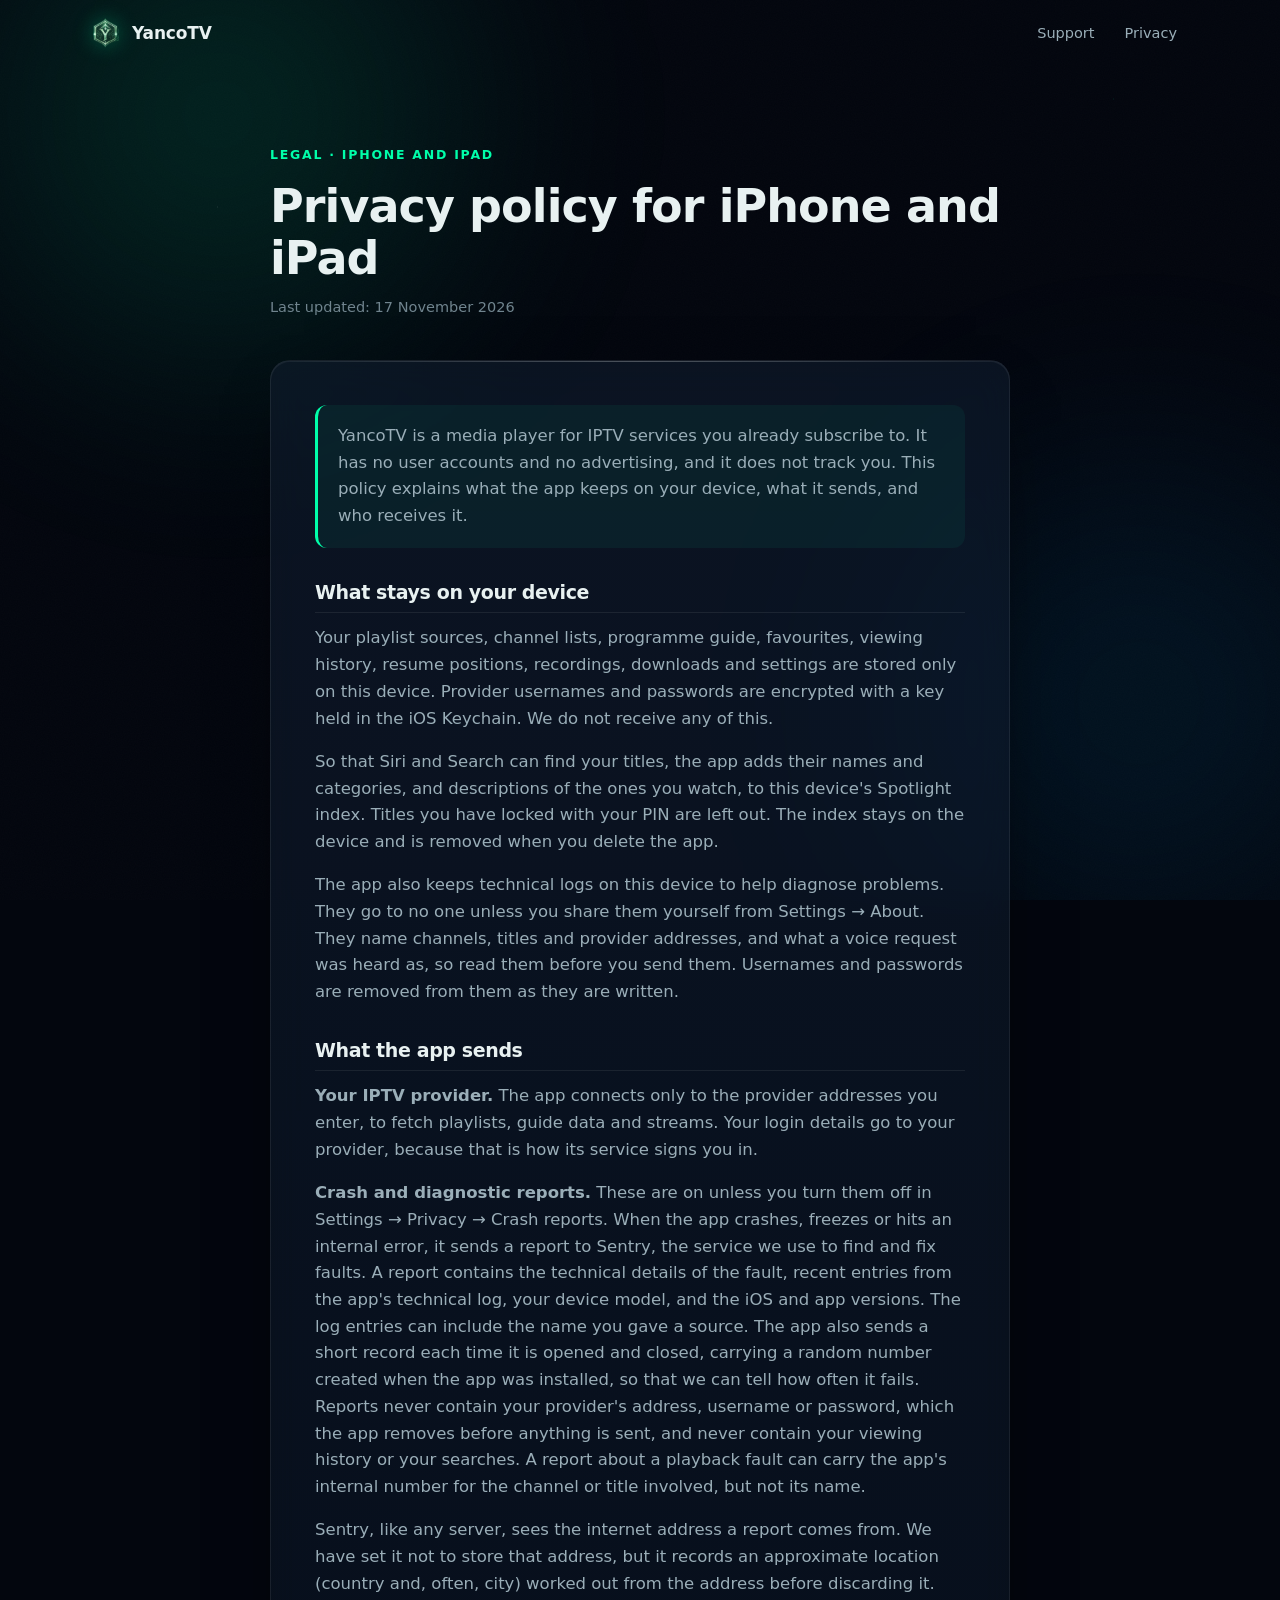
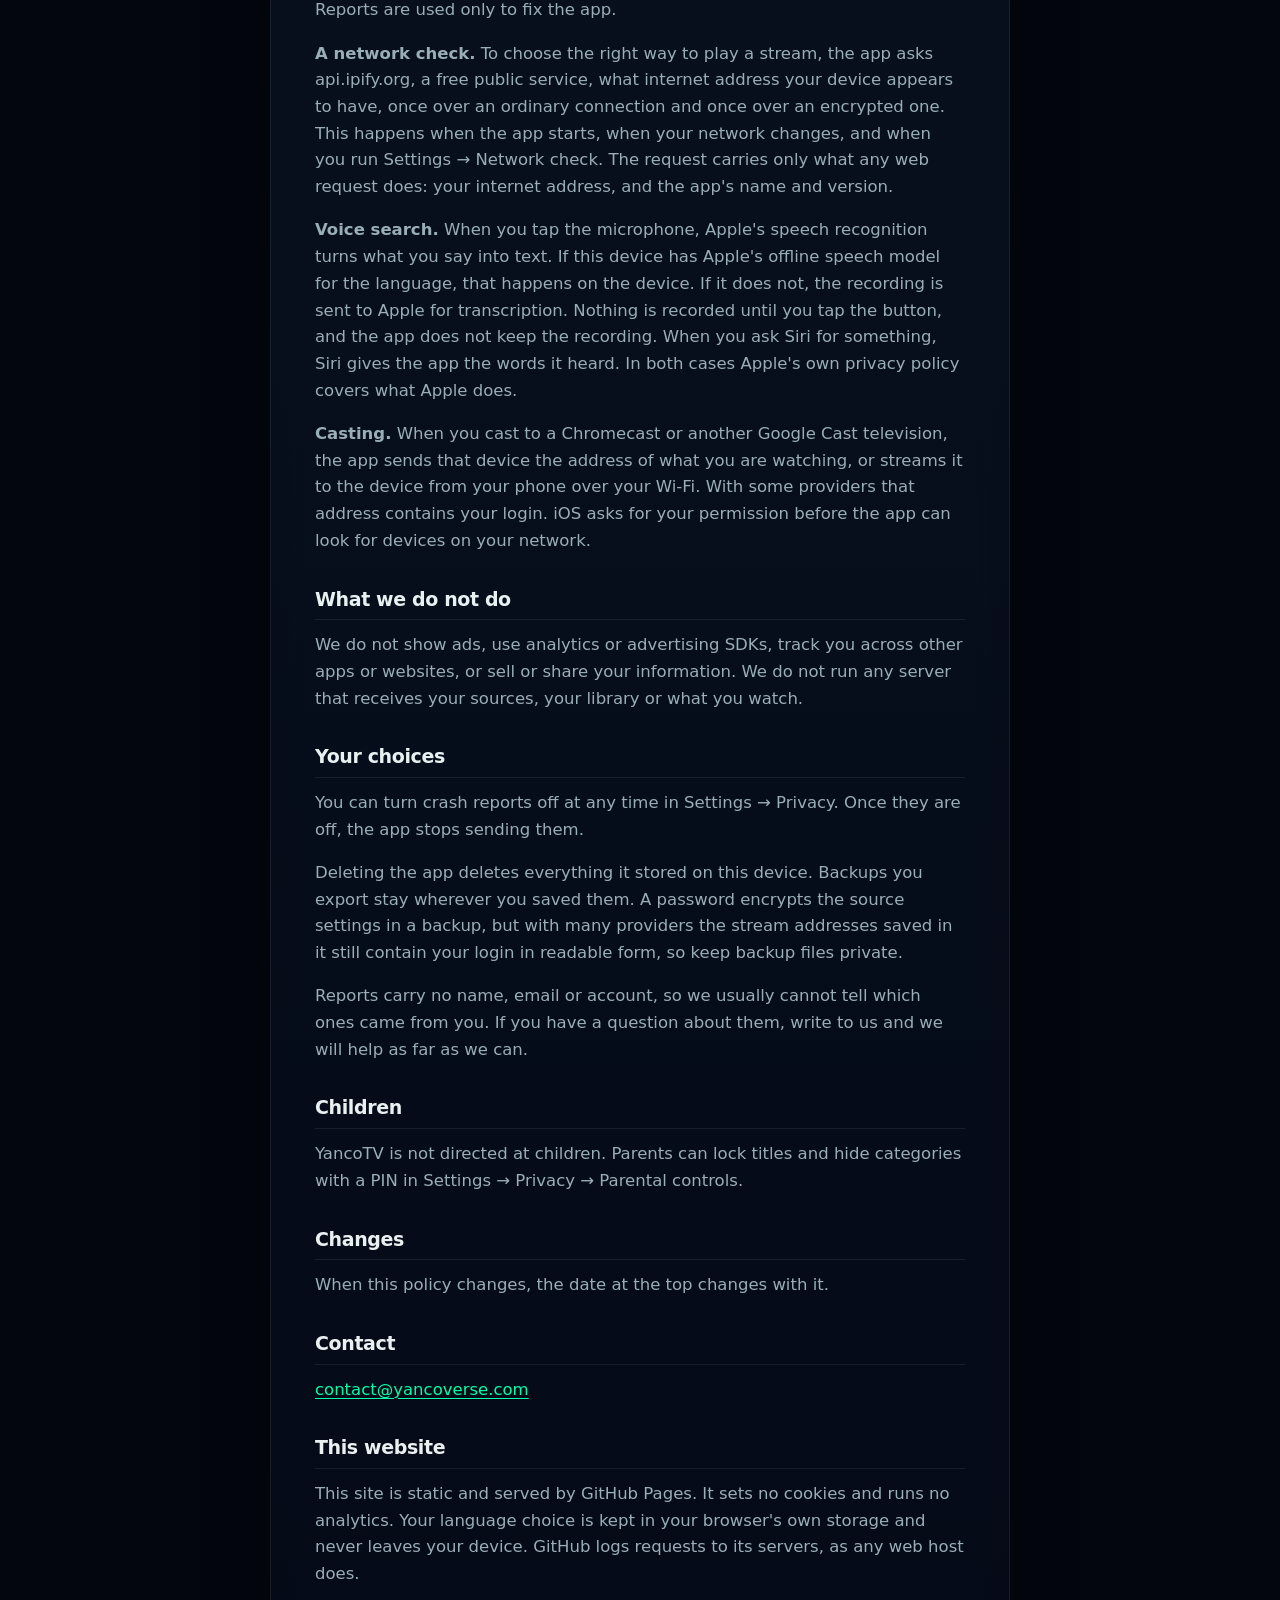
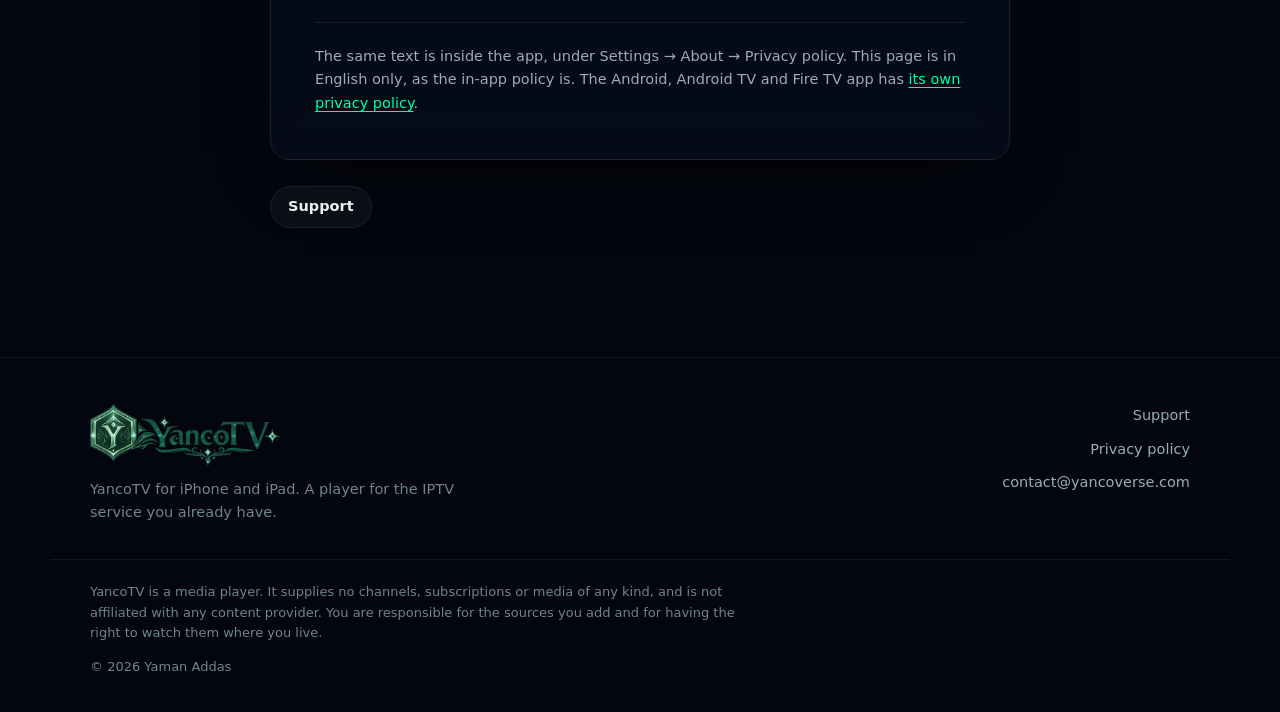
==== commit c7539660: "iOS pages: a support page, and both pages free of Android chrome support-ios.html is the App Store s" ====
--- a/privacy-ios.html
+++ b/privacy-ios.html
@@ -1,5 +1,5 @@
 <!DOCTYPE html>
-<html lang="en" dir="ltr" data-title-key="pvios.metatitle" data-desc-key="pvios.metadesc">
+<html lang="en" dir="ltr">
 <head>
 <meta charset="utf-8">
 <meta name="viewport" content="width=device-width, initial-scale=1">
@@ -19,35 +19,18 @@
   <div class="bg-grain"></div>
 </div>
 
-<a class="skip" href="#main" data-i18n="skip">Skip to content</a>
+<a class="skip" href="#main">Skip to content</a>
 
 <header class="nav" id="nav">
   <div class="nav-inner">
-    <a class="nav-brand" href="index.html" aria-label="YancoTV">
+    <a class="nav-brand" href="support-ios.html" aria-label="YancoTV for iPhone and iPad">
       <img src="assets/yancotv-mark.png" alt="" width="32" height="32" class="nav-mark">
       <span class="nav-name">YancoTV</span>
     </a>
     <nav class="nav-links" aria-label="Sections">
-      <a href="index.html#what" data-i18n="nav.what">What it does</a>
-      <a href="index.html#install" data-i18n="nav.install">Install</a>
-      <a href="index.html#faq" data-i18n="nav.faq">FAQ</a>
+      <a href="support-ios.html">Support</a>
+      <a href="privacy-ios.html">Privacy</a>
     </nav>
-    <div class="nav-actions">
-      <div class="lang" id="lang">
-        <button class="lang-btn" id="lang-btn" aria-haspopup="listbox" aria-expanded="false" aria-label="Change language">
-          <svg viewBox="0 0 24 24" width="16" height="16" aria-hidden="true"><path d="M12 2a10 10 0 100 20 10 10 0 000-20zm0 0c3 3 3 17 0 20M12 2c-3 3-3 17 0 20M2.5 9h19M2.5 15h19" fill="none" stroke="currentColor" stroke-width="1.6" stroke-linecap="round"/></svg>
-          <span id="lang-current">English</span>
-          <svg class="lang-caret" viewBox="0 0 24 24" width="14" height="14" aria-hidden="true"><path d="M6 9l6 6 6-6" fill="none" stroke="currentColor" stroke-width="2" stroke-linecap="round" stroke-linejoin="round"/></svg>
-        </button>
-        <ul class="lang-menu" id="lang-menu" role="listbox" tabindex="-1">
-          <li><button role="option" data-lang="en" lang="en">English</button></li>
-          <li><button role="option" data-lang="ar" lang="ar" dir="rtl">العربية</button></li>
-          <li><button role="option" data-lang="es" lang="es">Español</button></li>
-          <li><button role="option" data-lang="fr" lang="fr">Français</button></li>
-        </ul>
-      </div>
-      <a class="btn btn-sm" href="https://github.com/YamanAddas/yancotv-releases/releases/latest/download/yancotv.apk" data-i18n="nav.get">Get the APK</a>
-    </div>
   </div>
 </header>
 
@@ -57,7 +40,7 @@
     <div class="legal-head">
       <p class="eyebrow">Legal · iPhone and iPad</p>
       <h1>Privacy policy for iPhone and iPad</h1>
-      <p class="legal-date">Last updated: 16 November 2026</p>
+      <p class="legal-date">Last updated: 17 November 2026</p>
     </div>
 
     <article class="glass legal-body">
@@ -77,7 +60,7 @@
       <p>We do not show ads, use analytics or advertising SDKs, track you across other apps or websites, or sell or share your information. We do not run any server that receives your sources, your library or what you watch.</p>
       <h2>Your choices</h2>
       <p>You can turn crash reports off at any time in Settings → Privacy. Once they are off, the app stops sending them.</p>
-      <p>Deleting the app deletes everything it stored on this device. Backups you export stay wherever you saved them. A backup made without a password contains your provider logins in readable form, so set one when you export.</p>
+      <p>Deleting the app deletes everything it stored on this device. Backups you export stay wherever you saved them. A password encrypts the source settings in a backup, but with many providers the stream addresses saved in it still contain your login in readable form, so keep backup files private.</p>
       <p>Reports carry no name, email or account, so we usually cannot tell which ones came from you. If you have a question about them, write to us and we will help as far as we can.</p>
       <h2>Children</h2>
       <p>YancoTV is not directed at children. Parents can lock titles and hide categories with a PIN in Settings → Privacy → Parental controls.</p>
@@ -89,12 +72,11 @@
       <h2>This website</h2>
       <p>This site is static and served by GitHub Pages. It sets no cookies and runs no analytics. Your language choice is kept in your browser's own storage and never leaves your device. GitHub logs requests to its servers, as any web host does.</p>
 
-      <p class="legal-foot">The same text is inside the app, under Settings → About → Privacy policy. This page is in English only, as the in-app policy is. For the Android, Android TV and Fire TV app, see the <a href="privacy.html">Android privacy policy</a>.</p>
+      <p class="legal-foot">The same text is inside the app, under Settings → About → Privacy policy. This page is in English only, as the in-app policy is. The Android, Android TV and Fire TV app has <a href="privacy.html">its own privacy policy</a>.</p>
     </article>
 
     <div class="legal-nav">
-      <a class="btn btn-ghost btn-sm" href="index.html" data-i18n="legal.back">Back to the download page</a>
-      <a class="btn btn-ghost btn-sm" href="terms.html" data-i18n="foot.terms">Terms of use</a>
+      <a class="btn btn-ghost btn-sm" href="support-ios.html">Support</a>
     </div>
   </div>
 </main>
@@ -103,24 +85,20 @@
   <div class="wrap foot-grid">
     <div class="foot-brand">
       <img src="assets/yancotv-wordmark.webp" alt="YancoTV" width="535" height="173" loading="lazy">
-      <p data-i18n="foot.tag">An IPTV player for Fire TV, Android TV and Android. It plays what you bring to it.</p>
+      <p>YancoTV for iPhone and iPad. A player for the IPTV service you already have.</p>
     </div>
     <nav class="foot-links" aria-label="Footer">
-      <a href="privacy.html" data-i18n="foot.privacy">Privacy policy</a>
-      <a href="terms.html" data-i18n="foot.terms">Terms of use</a>
-      <a href="https://github.com/YamanAddas/yancotv-releases/releases" data-i18n="foot.releases">All releases</a>
-      <a href="https://github.com/YamanAddas/yancotv-releases/blob/main/LICENSE" data-i18n="foot.licence">MIT licence</a>
+      <a href="support-ios.html">Support</a>
+      <a href="privacy-ios.html">Privacy policy</a>
       <a href="mailto:contact@yancoverse.com">contact@yancoverse.com</a>
     </nav>
   </div>
   <div class="wrap foot-legal">
-    <p data-i18n="foot.disclaimer">YancoTV is a media player. It supplies no channels, subscriptions or media of any kind, and is not affiliated with any content provider. You are responsible for the sources you add and for having the right to watch them where you live.</p>
+    <p>YancoTV is a media player. It supplies no channels, subscriptions or media of any kind, and is not affiliated with any content provider. You are responsible for the sources you add and for having the right to watch them where you live.</p>
     <p class="foot-copy">© 2026 Yaman Addas</p>
   </div>
 </footer>
 
-<script src="assets/legal-strings.js?v=20260823"></script>
-<script src="assets/i18n.js?v=20260823e" defer></script>
 <script src="assets/site.js?v=20260823e" defer></script>
 </body>
 </html>
